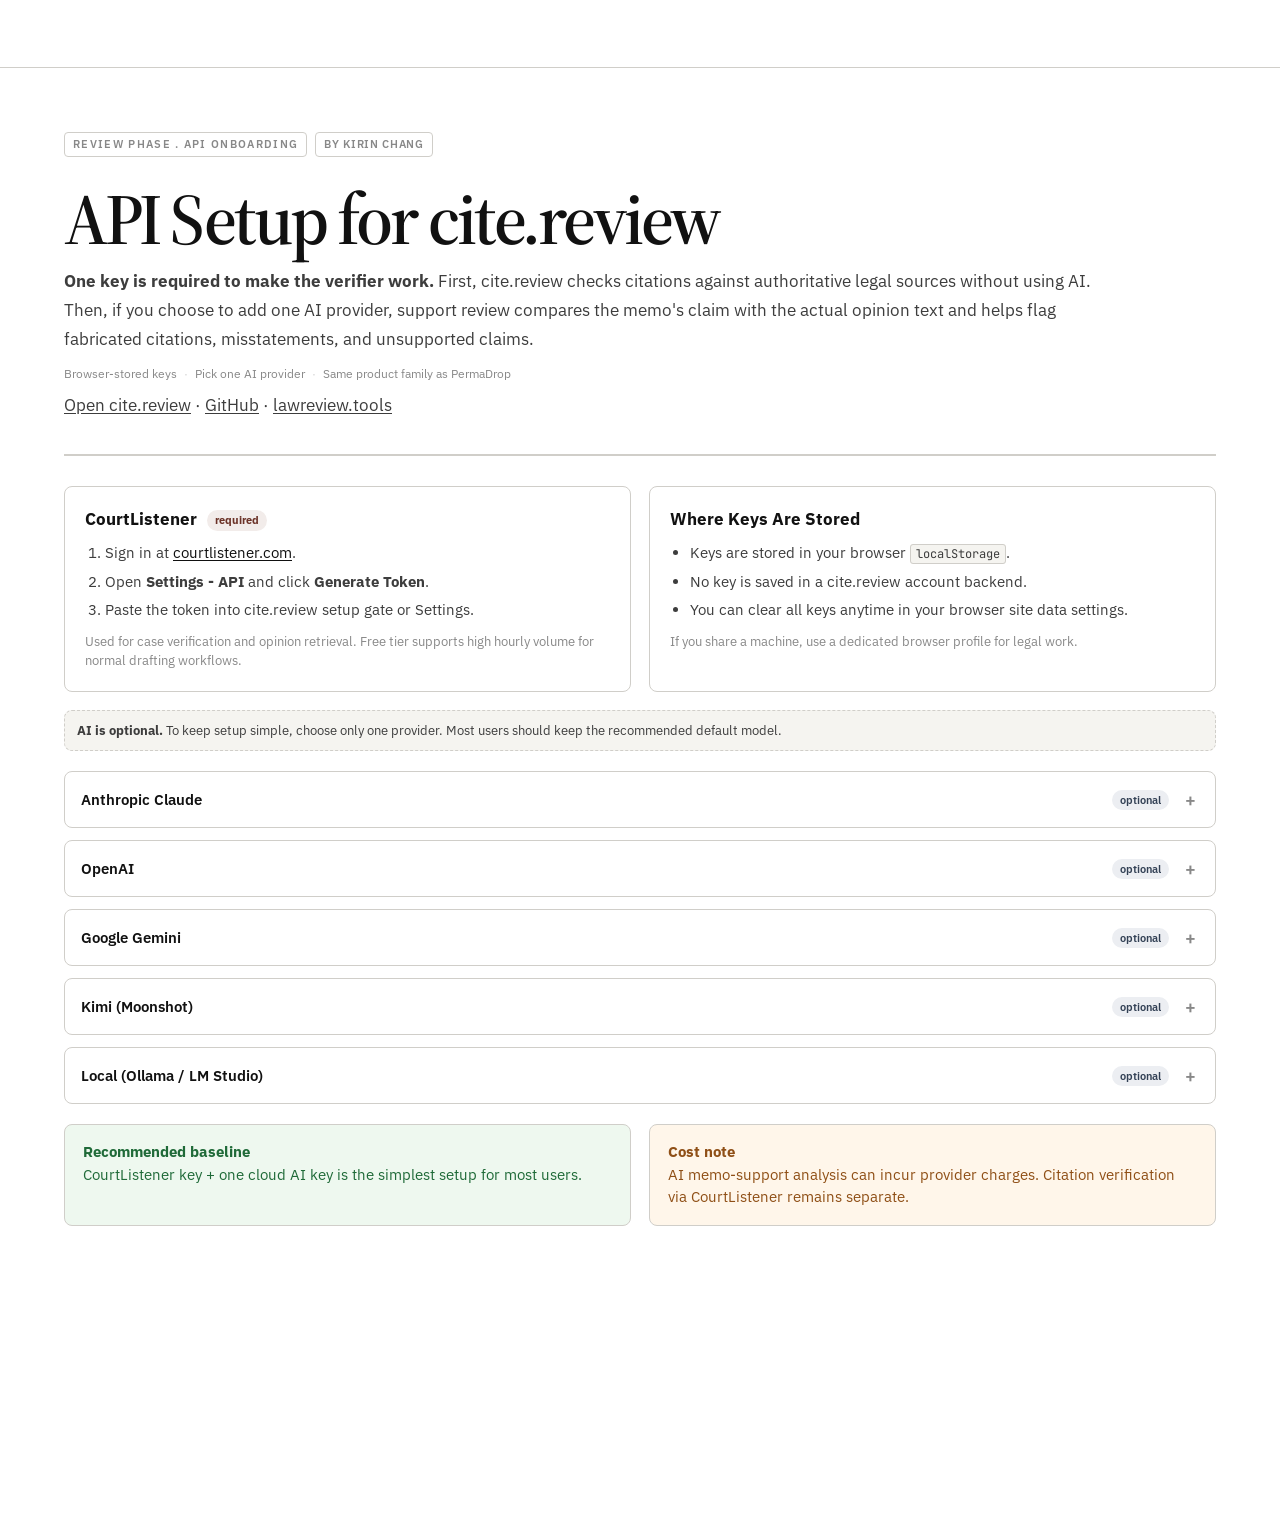
==== api-setup.html @ a2d6700d "Initial commit" ====
<!doctype html>
<html lang="en">
<head>
<meta charset="UTF-8">
<meta name="viewport" content="width=device-width, initial-scale=1.0">
<title>cite.review API Setup Guide — How to Get Your Free Keys</title>
<meta name="description" content="Step-by-step guide to set up cite.review. Get a free CourtListener API key and optionally add one AI provider. No payment required. Takes under five minutes.">
<link rel="canonical" href="https://cite.review/api-setup.html">
<!-- Favicon: § symbol, white on black -->
<link rel="icon" type="image/svg+xml" href="./favicon.svg">
<!-- Open Graph -->
<meta property="og:type" content="website">
<meta property="og:url" content="https://cite.review/api-setup.html">
<meta property="og:site_name" content="cite.review">
<meta property="og:title" content="cite.review API Setup Guide — How to Get Your Free Keys">
<meta property="og:description" content="Step-by-step guide to set up cite.review. Get a free CourtListener API key and optionally add one AI provider. No payment required.">
<meta property="og:image" content="https://cite.review/og-image.png">
<meta property="og:image:width" content="1200">
<meta property="og:image:height" content="630">
<meta property="og:image:alt" content="cite.review — Citation Verification for Lawyers">
<!-- Twitter / X Card -->
<meta name="twitter:card" content="summary_large_image">
<meta name="twitter:title" content="cite.review API Setup Guide">
<meta name="twitter:description" content="Step-by-step guide to set up cite.review. Free CourtListener key required. AI optional.">
<meta name="twitter:image" content="https://cite.review/og-image.png">
<link rel="preconnect" href="https://fonts.googleapis.com">
<link rel="preconnect" href="https://fonts.gstatic.com" crossorigin>
<link href="https://fonts.googleapis.com/css2?family=Source+Serif+4:opsz,wght@8..60,400;8..60,600&family=IBM+Plex+Sans:wght@300;400;500;600&family=JetBrains+Mono:wght@400;500&display=swap" rel="stylesheet">
<style>
  :root {
    --bg: #ffffff;
    --bg-alt: #f5f4f0;
    --bg-card: #ffffff;
    --text: #111111;
    --text-muted: #3d3d3d;
    --text-subtle: #888888;
    --border: #d0cec9;
    --surface: #ffffff;
    --surface2: #f5f4f0;
    --text2: #3d3d3d;
    --text-faint: #888888;
    --accent: #111111;
    --ok-bg: #eef8ef;
    --ok-text: #1f6a38;
    --warn-bg: #fff6ea;
    --warn-text: #8f4f16;
    --font-serif: 'Source Serif 4', Georgia, 'Times New Roman', serif;
    --font-sans: 'IBM Plex Sans', -apple-system, BlinkMacSystemFont, 'Segoe UI', sans-serif;
    --font-mono: 'JetBrains Mono', 'Fira Code', monospace;
    --radius: 8px;
  }

  [data-theme="dark"] {
    --bg: #111111;
    --bg-alt: #1a1a1a;
    --bg-card: #1e1e1e;
    --text: #eeeeee;
    --text-muted: #aaaaaa;
    --text-subtle: #777777;
    --border: #333333;
    --surface: #1e1e1e;
    --surface2: #1a1a1a;
    --text2: #aaaaaa;
    --text-faint: #777777;
    --accent: #eeeeee;
    --ok-bg: #12301f;
    --ok-text: #9ae6b4;
    --warn-bg: #2a1f14;
    --warn-text: #f7c88f;
  }

  html {
    scroll-behavior: smooth;
    -webkit-font-smoothing: antialiased;
    -moz-osx-font-smoothing: grayscale;
  }
  a { color: inherit; text-decoration: none; }
  .page-main { padding: 64px 0 120px; }

  .hero {
    position: relative;
    margin-bottom: 0;
  }
  .hero-kicker-row {
    display: flex;
    flex-wrap: wrap;
    align-items: center;
    gap: 8px;
    margin-bottom: 14px;
  }
  .hero-kicker {
    margin-bottom: 0;
  }
  .hero-kicker.byline-kicker a {
    color: inherit;
    text-decoration: none;
  }
  .hero-kicker.byline-kicker a:hover {
    text-decoration: underline;
    text-underline-offset: 2px;
  }
  .hero-header {
    display: flex;
    align-items: flex-start;
    justify-content: space-between;
    gap: 12px;
    margin-bottom: 14px;
  }
  .kicker {
    display: inline-block;
    font-size: 11px;
    font-weight: 600;
    font-family: var(--font-sans);
    letter-spacing: 0.12em;
    text-transform: uppercase;
    color: var(--text-subtle);
    border: 1px solid var(--border);
    border-radius: 4px;
    padding: 3px 8px;
    margin-bottom: 14px;
  }
  .hero-kicker.byline-kicker {
    letter-spacing: 0.06em;
    text-transform: none;
    font-weight: 600;
  }
  h1 {
    font-family: var(--font-serif);
    font-size: clamp(40px, 6vw, 72px);
    font-weight: 600;
    letter-spacing: -0.04em;
    line-height: 0.95;
    margin-bottom: 0;
  }
  .hero p { color: var(--text2); font-size: 17px; max-width: 1040px; line-height: 1.72; }
  .hero-links {
    margin-top: 8px;
    font-size: 13px;
    color: var(--text-muted);
    line-height: 1.6;
  }
  .hero-links a {
    color: var(--text-muted);
    text-decoration: underline;
    text-underline-offset: 2px;
  }
  .trust-signals {
    font-size: 12px;
    color: var(--text-subtle);
    margin-top: 10px;
    display: flex;
    align-items: center;
    flex-wrap: wrap;
  }
  .trust-signals .tsep { margin: 0 7px; opacity: 0.35; }
  .grid {
    display: grid;
    grid-template-columns: 1fr 1fr;
    gap: 18px;
    margin-bottom: 18px;
  }
  .card {
    background: var(--surface);
    border: 1px solid var(--border);
    border-radius: 8px;
    padding: 20px;
  }
  .card h2 {
    font-size: 17px;
    margin-bottom: 10px;
  }
  .tag {
    display: inline-block;
    border-radius: 100px;
    padding: 2px 8px;
    font-size: 11px;
    margin-left: 6px;
    vertical-align: middle;
  }
  .required { background: #f2ecea; color: #6b3227; }
  .optional { background: #eceef2; color: #334155; }

  ol, ul { padding-left: 20px; }
  li { margin-bottom: 6px; color: var(--text-muted); }
  .card a, .provider a { color: var(--text); text-decoration: underline; text-underline-offset: 2px; }
  code {
    font-family: var(--font-mono);
    font-size: 12px;
    background: var(--bg-alt);
    border: 1px solid var(--border);
    border-radius: 3px;
    padding: 1px 5px;
  }

  .provider-list {
    display: grid;
    gap: 12px;
    margin-bottom: 20px;
  }
  .provider {
    background: var(--surface);
    border: 1px solid var(--border);
    border-radius: 8px;
    padding: 18px 20px;
  }
  .provider h3 { font-size: 16px; margin-bottom: 8px; }
  .provider-select-note {
    border: 1px dashed var(--border);
    border-radius: 8px;
    padding: 10px 12px;
    font-size: 13px;
    color: var(--text2);
    background: var(--surface2);
    margin-bottom: 8px;
  }
  .provider-accordion {
    border: 1px solid var(--border);
    border-radius: 8px;
    background: var(--surface);
    overflow: hidden;
  }
  .provider-accordion summary {
    list-style: none;
    cursor: pointer;
    display: grid;
    grid-template-columns: minmax(0, 1fr) auto auto;
    align-items: center;
    gap: 12px;
    padding: 14px 16px;
    font-size: 15px;
    font-weight: 600;
  }
  .provider-accordion summary::-webkit-details-marker { display: none; }
  .provider-accordion summary .tag {
    margin-left: 0;
  }
  .provider-accordion summary::after {
    content: '+';
    font-size: 18px;
    color: var(--text-subtle);
    width: 18px;
    text-align: center;
  }
  .provider-accordion[open] summary::after { content: '−'; }
  .provider-accordion .provider {
    border: none;
    border-top: 1px solid var(--border);
    border-radius: 0;
    margin: 0;
    padding-top: 14px;
  }
  .hint {
    font-size: 13px;
    color: var(--text-subtle);
    margin-top: 10px;
  }

  .notes {
    display: grid;
    grid-template-columns: 1fr 1fr;
    gap: 18px;
  }
  .note {
    border-radius: 8px;
    padding: 16px 18px;
    border: 1px solid var(--border);
  }
  .note.ok {
    background: var(--ok-bg);
    color: var(--ok-text);
  }
  .note.warn {
    background: var(--warn-bg);
    color: var(--warn-text);
  }

  @media (max-width: 640px) {
    .card, .provider, .note { padding: 16px; }
  }

  @media (max-width: 780px) {
    .grid, .notes { grid-template-columns: 1fr; }
  }
  @media (max-width: 600px) {
    .page-main { padding: 44px 0 84px; }
    .hero p { font-size: 15px; }
    .hero-kicker-row { gap: 6px; }
  }
</style>
<link rel="stylesheet" href="./shared-shell.css">
</head>
<body>
<nav id="lrt-nav" aria-label="lawreview.tools"></nav>

<main class="page-main">
  <div class="container">
  <section class="hero">
    <div class="hero-kicker-row">
      <span class="kicker hero-kicker">Review Phase . API Onboarding</span>
      <span class="kicker hero-kicker byline-kicker"><a href="https://kirinchang.com/" target="_blank" rel="noopener">BY KIRIN CHANG</a></span>
    </div>
    <div class="hero-header">
      <h1>API Setup for cite.review</h1>
    </div>
    <p><strong>One key is required to make the verifier work.</strong> First, cite.review checks citations against authoritative legal sources without using AI. Then, if you choose to add one AI provider, support review compares the memo's claim with the actual opinion text and helps flag fabricated citations, misstatements, and unsupported claims.</p>
    <div class="trust-signals">
      <span>Browser-stored keys</span><span class="tsep">·</span>
      <span>Pick one AI provider</span><span class="tsep">·</span>
      <span>Same product family as PermaDrop</span>
    </div>
    <p class="hero-links"><a href="./index.html">Open cite.review</a> · <a href="https://github.com/kirinccchang/citereview" target="_blank" rel="noopener">GitHub</a> · <a href="https://lawreview.tools/" target="_blank" rel="noopener">lawreview.tools</a></p>
  </section>

  <div class="section-divider"></div>

  <section class="grid">
    <article class="card">
      <h2>CourtListener <span class="tag required">required</span></h2>
      <ol>
        <li>Sign in at <a href="https://www.courtlistener.com/sign-in/" target="_blank" rel="noopener">courtlistener.com</a>.</li>
        <li>Open <strong>Settings - API</strong> and click <strong>Generate Token</strong>.</li>
        <li>Paste the token into cite.review setup gate or Settings.</li>
      </ol>
      <p class="hint">Used for case verification and opinion retrieval. Free tier supports high hourly volume for normal drafting workflows.</p>
    </article>

    <article class="card">
      <h2>Where Keys Are Stored</h2>
      <ul>
        <li>Keys are stored in your browser <code>localStorage</code>.</li>
        <li>No key is saved in a cite.review account backend.</li>
        <li>You can clear all keys anytime in your browser site data settings.</li>
      </ul>
      <p class="hint">If you share a machine, use a dedicated browser profile for legal work.</p>
    </article>
  </section>

  <section class="provider-list">
    <div class="provider-select-note"><strong>AI is optional.</strong> To keep setup simple, choose only one provider. Most users should keep the recommended default model.</div>

    <details class="provider-accordion">
      <summary><span>Anthropic Claude</span><span class="tag optional">optional</span></summary>
      <article class="provider">
        <ol>
          <li>Go to <a href="https://platform.claude.com/settings/keys" target="_blank" rel="noopener">platform.claude.com/settings/keys</a>.</li>
          <li>Create a new API key.</li>
          <li>Copy the key and paste it in Settings - AI Provider.</li>
          <li>Recommended default: <code>claude-haiku-4-5-20251001</code>.</li>
        </ol>
        <p class="hint">Recommended for most users: fast, strong, and simple.</p>
      </article>
    </details>

    <details class="provider-accordion">
      <summary><span>OpenAI</span><span class="tag optional">optional</span></summary>
      <article class="provider">
        <ol>
          <li>Go to <a href="https://platform.openai.com/api-keys" target="_blank" rel="noopener">platform.openai.com/api-keys</a>.</li>
          <li>Click <strong>Create new secret key</strong>.</li>
          <li>Copy the key and paste it in Settings - AI Provider.</li>
          <li>Recommended default: <code>gpt-4.1-mini</code>.</li>
        </ol>
        <p class="hint">Simple choice for most users. Switch to a stronger model only if you want to trade speed and cost for more headroom.</p>
      </article>
    </details>

    <details class="provider-accordion">
      <summary><span>Google Gemini</span><span class="tag optional">optional</span></summary>
      <article class="provider">
        <ol>
          <li>Go to <a href="https://aistudio.google.com/app/apikey" target="_blank" rel="noopener">aistudio.google.com/app/apikey</a>.</li>
          <li>Click <strong>Get API key</strong> and create a key.</li>
          <li>Copy the key and paste it in Settings - AI Provider.</li>
          <li>Recommended default: <code>gemini-2.5-flash</code>.</li>
        </ol>
        <p class="hint">Gemini 2.0 Flash is deprecated. For this tool, keep 2.5 Flash unless you specifically want the stronger 2.5 Pro model.</p>
      </article>
    </details>

    <details class="provider-accordion">
      <summary><span>Kimi (Moonshot)</span><span class="tag optional">optional</span></summary>
      <article class="provider">
        <ol>
          <li>Go to <a href="https://platform.kimi.com/console/api-keys" target="_blank" rel="noopener">platform.kimi.com/console/api-keys</a>.</li>
          <li>Create an API key.</li>
          <li>Copy the key and paste it in Settings - AI Provider.</li>
          <li>Recommended default: <code>kimi-k2.6</code>.</li>
        </ol>
        <p class="hint">Kimi's current platform highlights the K2 family. Keep K2.6 unless you specifically prefer K2.5.</p>
      </article>
    </details>

    <details class="provider-accordion">
      <summary><span>Local (Ollama / LM Studio)</span><span class="tag optional">optional</span></summary>
      <article class="provider">
        <div style="background:#fff3cd;border:1px solid #f0ad4e;border-radius:6px;padding:10px 14px;font-size:13px;line-height:1.55;color:#7a4f00;margin-bottom:16px">
          <strong>⚠️ Model quality matters enormously for legal work.</strong><br>
          Small models that fit on a standard MacBook Air (≤16 GB RAM, 3B–7B parameters) perform <em>very poorly</em> at legal citation analysis — expect frequent hallucinations and missed errors. For reliable results you need ≥32B parameters, which require high-end workstation hardware. If you don't have that hardware, use a cloud provider instead.
        </div>
        <p style="font-size:13.5px;font-weight:600;margin-bottom:10px">Option A — LM Studio <span style="font-weight:400;color:var(--text-subtle)">(recommended for Mac)</span></p>
        <ol>
          <li>Download <a href="https://lmstudio.ai" target="_blank" rel="noopener">LM Studio</a> and open it.</li>
          <li>Click the search icon and download your model:<br>
            <span style="font-size:12px;color:var(--text-subtle)">
              • <strong>8 GB RAM:</strong> <code>qwen2.5-3b-instruct-mlx</code> or <code>llama-3.2-3b-instruct-mlx</code> (~2 GB)<br>
              • <strong>16 GB RAM:</strong> <code>gemma-4-e4b-it-mlx</code> or <code>qwen3-14b-mlx</code><br>
              Download the MLX version (Apple Silicon only — 2–3× faster than Ollama)
            </span>
          </li>
          <li>In the left sidebar, click <strong>Developer</strong> → toggle <strong>Enable local server</strong> on.</li>
          <li>Note the server address (usually <code>http://127.0.0.1:1234/v1</code>).</li>
          <li>In cite.review Settings: set <strong>Base URL</strong> to <code>http://127.0.0.1:1234/v1</code>, leave API Key blank.</li>
          <li>Set <strong>Model name</strong> to the exact identifier shown in LM Studio's server tab (e.g. <code>qwen2.5-3b-instruct-mlx</code>).</li>
        </ol>
        <p style="font-size:13.5px;font-weight:600;margin:14px 0 10px">Option B — Ollama <span style="font-weight:400;color:var(--text-subtle)">(Windows / Linux / Mac)</span></p>
        <ol>
          <li>Download <a href="https://ollama.com" target="_blank" rel="noopener">Ollama</a> and install it.</li>
          <li>Open Terminal and pull your model:<br>
            <span style="font-size:12px;color:var(--text-subtle)">
              • <strong>8 GB RAM:</strong> <code>ollama pull gemma4:e4b</code><br>
              • <strong>16 GB RAM:</strong> <code>ollama pull qwen3:14b</code>
            </span>
          </li>
          <li>Ollama starts automatically — no API key needed.</li>
          <li>In cite.review Settings: set <strong>Base URL</strong> to <code>http://localhost:11434/v1</code>, leave API Key blank.</li>
          <li>Set <strong>Model name</strong> to the name you pulled (e.g. <code>qwen3:14b</code>).</li>
        </ol>
        <p class="hint">Even with a large model, local inference is slower than cloud providers and results may vary. For production legal work, a cloud provider is more reliable.</p>
      </article>
    </details>
  </section>

  <section class="notes">
    <div class="note ok">
      <strong>Recommended baseline</strong><br>
      CourtListener key + one cloud AI key is the simplest setup for most users.
    </div>
    <div class="note warn">
      <strong>Cost note</strong><br>
      AI memo-support analysis can incur provider charges. Citation verification via CourtListener remains separate.
    </div>
  </section>
  </div>
</main>

<section id="lrt-author" class="author-section" aria-label="Built by Kirin Chang"></section>

<footer id="lrt-footer" class="footer"></footer>

<div class="toast" id="toast"></div>

<script type="module">
import { createAuthBar, mountSharedAuthor, mountSharedFooter, mountSharedNav } from './shared-nav.js';
import Alpine from 'https://esm.sh/alpinejs@3.14.1';

function getAISettings() {
  try { return JSON.parse(localStorage.getItem('citereview_ai') || '{}'); }
  catch { return {}; }
}

function saveAISettings(settings) {
  localStorage.setItem('citereview_ai', JSON.stringify(settings));
}

function showToast(message) {
  const toast = document.getElementById('toast');
  if (!toast) return;
  toast.textContent = message;
  toast.classList.add('show');
  setTimeout(() => toast.classList.remove('show'), 3200);
}

window.authBar = createAuthBar({ getAISettings, saveAISettings, showToast });
mountSharedNav({ currentPage: 'api' });
mountSharedAuthor();
mountSharedFooter();
window.Alpine = Alpine;
Alpine.start();

const nav = document.getElementById('lrt-nav');
function syncNav() {
  if (!nav) return;
  nav.classList.toggle('lrt-scrolled', window.scrollY > 6);
}
window.addEventListener('scroll', syncNav, { passive: true });
syncNav();
</script>
</body>
</html>
---- shared-shell.css ----
* { box-sizing: border-box; margin: 0; padding: 0; }

body {
  font-family: var(--font-sans);
  background: var(--bg);
  color: var(--text);
  min-height: 100vh;
  font-size: 15px;
  line-height: 1.5;
  transition: background 0.2s, color 0.2s;
}

.container {
  max-width: min(1320px, calc(100vw - 64px));
  margin: 0 auto;
  padding: 0 32px;
}

.section-divider {
  width: 100%;
  height: 2px;
  background: var(--border);
  margin: 34px 0 30px;
}

#lrt-nav {
  position: sticky;
  top: 0;
  z-index: 9999;
  height: 68px;
  background: var(--surface);
  border-bottom: 1px solid var(--border);
  font-family: var(--font-sans);
}
#lrt-nav-inner {
  max-width: min(1440px, calc(100vw - 64px));
  margin: 0 auto;
  padding: 0 32px;
  height: 100%;
  display: flex;
  align-items: center;
  justify-content: space-between;
  gap: 16px;
}
#lrt-logo {
  display: inline-flex;
  align-items: center;
  font-family: var(--font-serif);
  font-size: 20px;
  font-weight: 400;
  letter-spacing: -0.01em;
  color: var(--text);
  text-decoration: none;
  transition: opacity 0.15s;
}
#lrt-logo:hover { opacity: 0.7; }
#lrt-logo .dot { color: var(--accent); }
#lrt-nav-right {
  display: flex;
  align-items: center;
  gap: 6px;
}
#lrt-mobile-menu {
  display: none;
  position: relative;
}
#lrt-mobile-menu > summary {
  list-style: none;
}
#lrt-mobile-menu > summary::-webkit-details-marker {
  display: none;
}
.nav-menu-toggle {
  all: unset;
  box-sizing: border-box;
  display: inline-flex;
  align-items: center;
  justify-content: center;
  width: 34px;
  height: 34px;
  border-radius: 4px;
  color: var(--text-muted);
  cursor: pointer;
  font-size: 18px;
  line-height: 1;
  transition: background 0.15s, color 0.15s;
}
.nav-menu-toggle:hover {
  background: var(--surface2);
  color: var(--text);
}
.nav-mobile-panel {
  position: absolute;
  top: calc(100% + 8px);
  right: 0;
  min-width: 180px;
  padding: 6px;
  border-radius: 8px;
  border: 1px solid var(--border);
  background: var(--surface);
  box-shadow: 0 10px 26px rgba(0,0,0,0.14);
  display: flex;
  flex-direction: column;
  gap: 2px;
  z-index: 150;
}
.nav-mobile-panel .lrt-nav-link {
  display: block;
  width: 100%;
}
.nav-mobile-actions {
  display: grid;
  grid-template-columns: 1fr 1fr;
  gap: 6px;
  margin-top: 6px;
  padding-top: 8px;
  border-top: 1px solid var(--border);
}
.nav-mobile-action-btn {
  appearance: none;
  -webkit-appearance: none;
  width: 100%;
  border: 1px solid var(--border);
  border-radius: 6px;
  background: var(--surface);
  color: var(--text);
  font-family: var(--font-sans);
  font-size: 13px;
  font-weight: 500;
  line-height: 1;
  padding: 9px 8px;
  cursor: pointer;
}
.nav-mobile-action-btn:hover {
  background: var(--surface2);
}
#lrt-nav-links {
  display: flex;
  align-items: center;
  gap: 6px;
}
.nav-auth {
  display: flex;
  align-items: center;
  gap: 8px;
}
.lrt-nav-link {
  font-size: 15px;
  font-weight: 500;
  color: var(--text-muted);
  text-decoration: none;
  padding: 5px 10px;
  border-radius: 4px;
  transition: background 0.15s, color 0.15s;
  white-space: nowrap;
}
.lrt-nav-link:hover { background: var(--surface2); color: var(--text); }
.lrt-current { background: var(--surface2); color: var(--text); font-weight: 600; }
.lrt-gh-link {
  display: flex;
  align-items: center;
  padding: 5px 6px;
  flex-shrink: 0;
}
.lrt-gh-link svg { width: 18px; height: 18px; display: block; }

.btn {
  display: inline-flex;
  align-items: center;
  gap: 6px;
  padding: 9px 18px;
  border-radius: var(--radius, 8px);
  font-size: 14px;
  font-weight: 500;
  cursor: pointer;
  border: none;
  transition: background 0.15s;
  font-family: inherit;
}
.btn-primary { background: var(--text); color: var(--surface); }
.btn-primary:hover:not(:disabled) { opacity: 0.85; }
.btn-primary:disabled { background: var(--text-faint, #888); cursor: not-allowed; }
.btn-ghost {
  background: transparent;
  color: var(--text);
  border: 1px solid var(--border);
}
.btn-ghost:hover:not(:disabled) { background: var(--surface2); }
.btn-ghost:disabled { opacity: 0.45; cursor: not-allowed; }
.btn-sm {
  padding: 5px 12px;
  font-size: 13px;
  border-radius: 6px;
  font-weight: 500;
  cursor: pointer;
  border: 1px solid var(--border);
  background: var(--surface);
  font-family: inherit;
  color: var(--text);
  transition: background 0.15s;
  display: inline-flex;
  align-items: center;
  gap: 5px;
}
.btn-sm:hover:not(:disabled) { background: var(--surface2); }
.btn-sm:disabled { opacity: 0.45; cursor: not-allowed; }
.dark-toggle {
  all: unset;
  box-sizing: border-box;
  display: flex;
  align-items: center;
  justify-content: center;
  width: 34px;
  height: 34px;
  border-radius: 4px;
  color: var(--text-muted);
  cursor: pointer;
  transition: background 0.15s, color 0.15s;
}
.dark-toggle:hover { background: var(--surface2); color: var(--text); }
.dark-toggle svg { width: 18px; height: 18px; display: block; }
.dark-toggle .icon-sun { display: none; }
.dark-toggle .icon-moon { display: block; }
body.dark .dark-toggle .icon-sun { display: block; }
body.dark .dark-toggle .icon-moon { display: none; }

.modal-overlay {
  position: fixed;
  inset: 0;
  background: rgba(0,0,0,0.45);
  z-index: 200;
  display: flex;
  align-items: center;
  justify-content: center;
}
.modal {
  background: var(--surface);
  border-radius: 12px;
  padding: 28px 30px;
  width: 380px;
  max-width: 92vw;
  box-shadow: 0 20px 60px rgba(0,0,0,0.15);
}
.modal h3 { font-size: 17px; font-weight: 600; margin-bottom: 5px; }
.modal-subtitle { font-size: 13px; color: var(--text2); margin-bottom: 20px; }
.modal-actions { display: flex; gap: 8px; justify-content: flex-end; }

.settings-modal {
  width: min(560px, 96vw);
  max-height: 82vh;
  overflow-y: auto;
  padding: 22px 22px 18px;
}
.settings-modal a { color: var(--accent); text-decoration: none; }
.settings-modal a:hover { text-decoration: underline; }
.settings-section { margin-bottom: 22px; padding-bottom: 18px; border-bottom: 1px solid var(--border); }
.settings-section:last-child { margin-bottom: 0; padding-bottom: 0; border-bottom: none; }
.settings-section h4 { font-size: 13px; font-weight: 700; letter-spacing: 0.01em; margin-bottom: 12px; }
.provider-grid { display: flex; gap: 8px; margin-bottom: 14px; flex-wrap: wrap; }
.provider-btn {
  appearance: none;
  -webkit-appearance: none;
  padding: 6px 12px;
  border-radius: 999px;
  font-size: 12px;
  font-weight: 500;
  cursor: pointer;
  border: 1px solid var(--border);
  background: var(--surface);
  font-family: inherit;
  color: var(--text2);
  transition: all 0.12s;
}
.provider-btn:hover { background: var(--surface2); color: var(--text); }
.provider-btn.active { background: #dbeafe; color: #1e40af; border-color: #93c5fd; box-shadow: inset 0 0 0 1px rgba(30,64,175,0.08); }
.settings-key-input {
  appearance: none;
  -webkit-appearance: none;
  width: 100%;
  padding: 9px 11px;
  border: 1px solid var(--border);
  border-radius: 8px;
  font-size: 13px;
  font-family: var(--font-mono);
  background: var(--surface);
  color: var(--text);
}
.settings-key-input:focus { outline: 2px solid var(--accent); outline-offset: 0; border-color: transparent; }
.settings-label { display: block; font-size: 12px; color: var(--text2); margin-bottom: 4px; }
.settings-hint { font-size: 12px; color: var(--text2); margin-top: 8px; line-height: 1.6; }
.settings-hint a { color: var(--accent); text-decoration: underline; text-underline-offset: 2px; }
.settings-key-check-row {
  margin-top: 14px;
  display: flex;
  align-items: center;
  gap: 10px;
  flex-wrap: wrap;
}
.settings-check-btn {
  font-size: 12px;
  padding: 6px 10px;
}
.settings-cl-status {
  display: inline-flex;
  align-items: center;
  gap: 6px;
  font-size: 12px;
  color: var(--text2);
  border: 1px solid var(--border);
  border-radius: 999px;
  padding: 5px 10px;
  background: var(--surface);
}
.settings-cl-status-dot {
  width: 8px;
  height: 8px;
  border-radius: 50%;
  background: #9ca3af;
}
.settings-cl-status.valid {
  color: #166534;
  border-color: #86efac;
  background: #f0fdf4;
}
.settings-cl-status.valid .settings-cl-status-dot {
  background: #16a34a;
}
.settings-cl-status.invalid {
  color: #991b1b;
  border-color: #fecaca;
  background: #fef2f2;
}
.settings-cl-status.invalid .settings-cl-status-dot {
  background: #dc2626;
}
.help-toggle {
  display: inline-flex;
  align-items: center;
  gap: 4px;
  font-size: 11px;
  color: var(--text2);
  background: none;
  border: none;
  cursor: pointer;
  padding: 0;
  margin-top: 6px;
  opacity: 0.8;
}
.help-toggle:hover { color: var(--accent); opacity: 1; }
.help-toggle .chevron { display: inline-block; transition: transform 0.15s; font-style: normal; }
.help-toggle.open .chevron { transform: rotate(90deg); }
.help-panel {
  margin-top: 7px;
  padding: 10px 12px;
  background: var(--surface2);
  border-radius: 6px;
  font-size: 12px;
  line-height: 1.7;
  color: var(--text2);
  border: 1px solid var(--border);
}
.help-panel ol { margin: 4px 0 0; padding-left: 18px; }
.help-panel li { margin-bottom: 3px; }
.help-panel a { color: var(--accent); text-decoration: none; }
.help-panel a:hover { text-decoration: underline; }
.help-panel code { background: var(--surface); padding: 1px 5px; border-radius: 3px; font-size: 11px; font-family: var(--font-mono); color: var(--text); }
body.dark .settings-cl-status {
  background: #111113;
  border-color: #3f3f46;
  color: #c8c8d2;
}
body.dark .settings-cl-status.valid {
  background: #052e16;
  border-color: #166534;
  color: #86efac;
}
body.dark .settings-cl-status.invalid {
  background: #2d0a0a;
  border-color: #7f1d1d;
  color: #fca5a5;
}

.author-section { padding: 0 0 92px; }
.author-inner {
  display: flex;
  gap: 32px;
  align-items: flex-start;
  max-width: 700px;
}
.author-avatar {
  width: 80px;
  height: 80px;
  border-radius: 50%;
  object-fit: cover;
  flex-shrink: 0;
}
.author-avatar-fallback {
  width: 80px;
  height: 80px;
  border-radius: 50%;
  background: var(--accent);
  color: var(--bg);
  font-family: var(--font-serif);
  font-size: 24px;
  align-items: center;
  justify-content: center;
  flex-shrink: 0;
}
.author-name {
  font-family: var(--font-serif);
  font-size: 22px;
  font-weight: 400;
  color: var(--text);
  margin-bottom: 8px;
  letter-spacing: -0.01em;
}
.author-roles {
  font-size: 14px;
  color: var(--text2);
  line-height: 1.7;
  margin-bottom: 12px;
}
.author-pubs {
  font-size: 14px;
  color: var(--text-faint, var(--text-subtle));
  line-height: 1.65;
  margin-bottom: 16px;
}
.author-pubs em { font-style: italic; }
.author-links {
  display: flex;
  align-items: center;
  gap: 8px;
  flex-wrap: wrap;
}
.author-link {
  font-size: 14px;
  color: var(--text);
  text-decoration: none;
  transition: opacity 0.15s ease;
}
.author-link:hover { opacity: 0.75; }
.author-link-sep {
  color: var(--text-faint, var(--text-subtle));
  font-size: 14px;
}

.footer {
  max-width: min(1320px, calc(100vw - 64px));
  margin: 0 auto;
  padding: 28px 0 48px;
}
.footer-grid {
  display: grid;
  grid-template-columns: 2fr 1fr 1fr;
  gap: 2rem;
  margin-bottom: 48px;
}
.footer-logo {
  display: inline-flex;
  align-items: center;
  gap: 6px;
  font-family: var(--font-serif);
  font-size: 18px;
  color: var(--text);
  text-decoration: none;
  margin-bottom: 10px;
  transition: opacity 0.15s;
}
.footer-logo:hover { opacity: 0.7; }
.footer-tagline {
  font-size: 13px;
  color: var(--text-faint, var(--text-subtle));
  line-height: 1.6;
}
.footer-col {
  display: flex;
  flex-direction: column;
  gap: 10px;
}
.footer-col-title {
  font-size: 11px;
  letter-spacing: 0.1em;
  text-transform: uppercase;
  color: var(--text-faint, var(--text-subtle));
  margin-bottom: 4px;
}
.footer-link {
  color: var(--text-muted);
  text-decoration: none;
  font-size: 14px;
  transition: color 0.15s ease;
}
.footer-link:hover { color: var(--text); }
.footer-bottom {
  border-top: 1px solid var(--border);
  padding-top: 24px;
  font-size: 13px;
  color: var(--text-faint, var(--text-subtle));
}
.footer-bottom a { color: var(--text-muted); transition: color 0.15s; }
.footer-bottom a:hover { color: var(--text); }

.toast {
  position: fixed;
  bottom: 24px;
  left: 50%;
  transform: translateX(-50%);
  background: color-mix(in srgb, var(--surface) 88%, var(--surface2) 12%);
  color: var(--text);
  border: 1px solid var(--border);
  box-shadow: 0 10px 26px rgba(0,0,0,0.16);
  padding: 10px 20px;
  border-radius: 8px;
  font-size: 13px;
  z-index: 300;
  pointer-events: none;
  opacity: 0;
  transition: opacity 0.2s;
  max-width: min(480px, 90vw);
  white-space: normal;
  text-align: center;
  line-height: 1.4;
}
.toast.show { opacity: 1; }

@media (max-width: 768px) {
  .footer-grid { grid-template-columns: 1fr 1fr; }
  .footer-brand { grid-column: 1 / -1; }
}

@media (max-width: 1100px) {
  #lrt-nav-links,
  .lrt-gh-link {
    display: none;
  }
  .nav-auth {
    display: flex;
    width: 0;
    min-width: 0;
    overflow: visible;
    gap: 0;
  }
  .nav-auth > .dark-toggle,
  .nav-auth > .btn-sm {
    display: none;
  }
  #lrt-mobile-menu {
    display: block;
  }
}

@media (max-width: 600px) {
  #lrt-nav-right {
    gap: 8px;
  }
  .container,
  .footer {
    padding-left: 20px;
    padding-right: 20px;
  }
  .author-inner { flex-direction: column; }
}

@media (max-width: 480px) {
  .footer-grid { grid-template-columns: 1fr; }
}
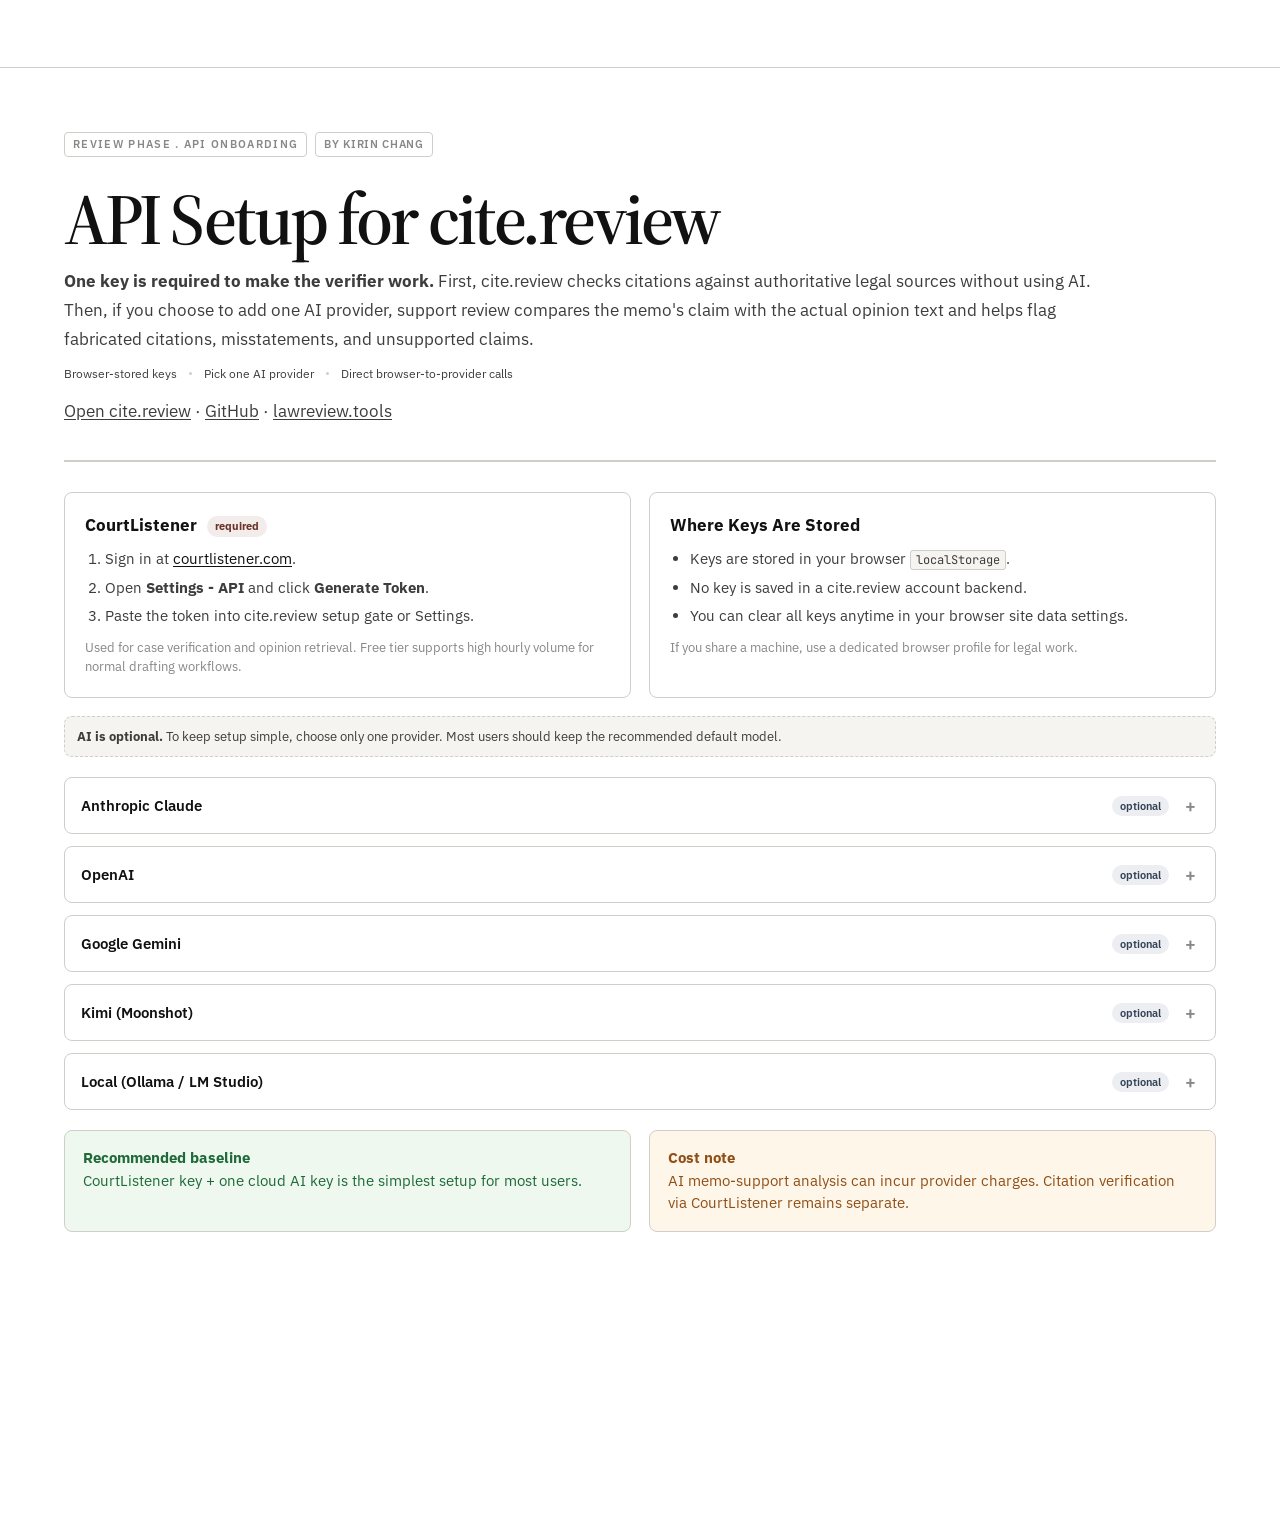
==== commit ae5f9b0a: "Unify API/FAQ trust signals and replace PermaDrop family phrasing" ====
--- a/api-setup.html
+++ b/api-setup.html
@@ -145,14 +145,29 @@
     text-underline-offset: 2px;
   }
   .trust-signals {
+    margin-top: 10px;
+    padding: 0;
+    list-style: none;
+    display: flex;
+    align-items: center;
+    column-gap: 12px;
+    row-gap: 4px;
+    flex-wrap: wrap;
     font-size: 12px;
     color: var(--text-subtle);
-    margin-top: 10px;
-    display: flex;
+  }
+  .trust-signals li {
+    display: inline-flex;
     align-items: center;
-    flex-wrap: wrap;
-  }
-  .trust-signals .tsep { margin: 0 7px; opacity: 0.35; }
+  }
+  .trust-signals li + li::before {
+    content: '';
+    width: 3px;
+    height: 3px;
+    border-radius: 999px;
+    background: var(--border);
+    margin-right: 12px;
+  }
   .grid {
     display: grid;
     grid-template-columns: 1fr 1fr;
@@ -285,6 +300,8 @@
     .page-main { padding: 44px 0 84px; }
     .hero p { font-size: 15px; }
     .hero-kicker-row { gap: 6px; }
+    .trust-signals { font-size: 11px; column-gap: 10px; }
+    .trust-signals li + li::before { margin-right: 10px; }
   }
 </style>
 <link rel="stylesheet" href="./shared-shell.css">
@@ -303,11 +320,11 @@
       <h1>API Setup for cite.review</h1>
     </div>
     <p><strong>One key is required to make the verifier work.</strong> First, cite.review checks citations against authoritative legal sources without using AI. Then, if you choose to add one AI provider, support review compares the memo's claim with the actual opinion text and helps flag fabricated citations, misstatements, and unsupported claims.</p>
-    <div class="trust-signals">
-      <span>Browser-stored keys</span><span class="tsep">·</span>
-      <span>Pick one AI provider</span><span class="tsep">·</span>
-      <span>Same product family as PermaDrop</span>
-    </div>
+    <ul class="trust-signals" aria-label="Setup principles">
+      <li>Browser-stored keys</li>
+      <li>Pick one AI provider</li>
+      <li>Direct browser-to-provider calls</li>
+    </ul>
     <p class="hero-links"><a href="./index.html">Open cite.review</a> · <a href="https://github.com/kirinccchang/citereview" target="_blank" rel="noopener">GitHub</a> · <a href="https://lawreview.tools/" target="_blank" rel="noopener">lawreview.tools</a></p>
   </section>
 
--- a/shared-shell.css
+++ b/shared-shell.css
@@ -10,8 +10,12 @@
   transition: background 0.2s, color 0.2s;
 }
 
+:root {
+  --shell-max-width: min(1320px, calc(100vw - 64px));
+}
+
 .container {
-  max-width: min(1320px, calc(100vw - 64px));
+  max-width: var(--shell-max-width);
   margin: 0 auto;
   padding: 0 32px;
 }
@@ -33,7 +37,7 @@
   font-family: var(--font-sans);
 }
 #lrt-nav-inner {
-  max-width: min(1440px, calc(100vw - 64px));
+  max-width: var(--shell-max-width);
   margin: 0 auto;
   padding: 0 32px;
   height: 100%;
@@ -554,8 +558,14 @@
   #lrt-nav-right {
     gap: 8px;
   }
+  #lrt-nav-inner,
   .container,
   .footer {
+    max-width: calc(100vw - 20px);
+    padding-left: 10px;
+    padding-right: 10px;
+  }
+  .author-section .container {
     padding-left: 20px;
     padding-right: 20px;
   }
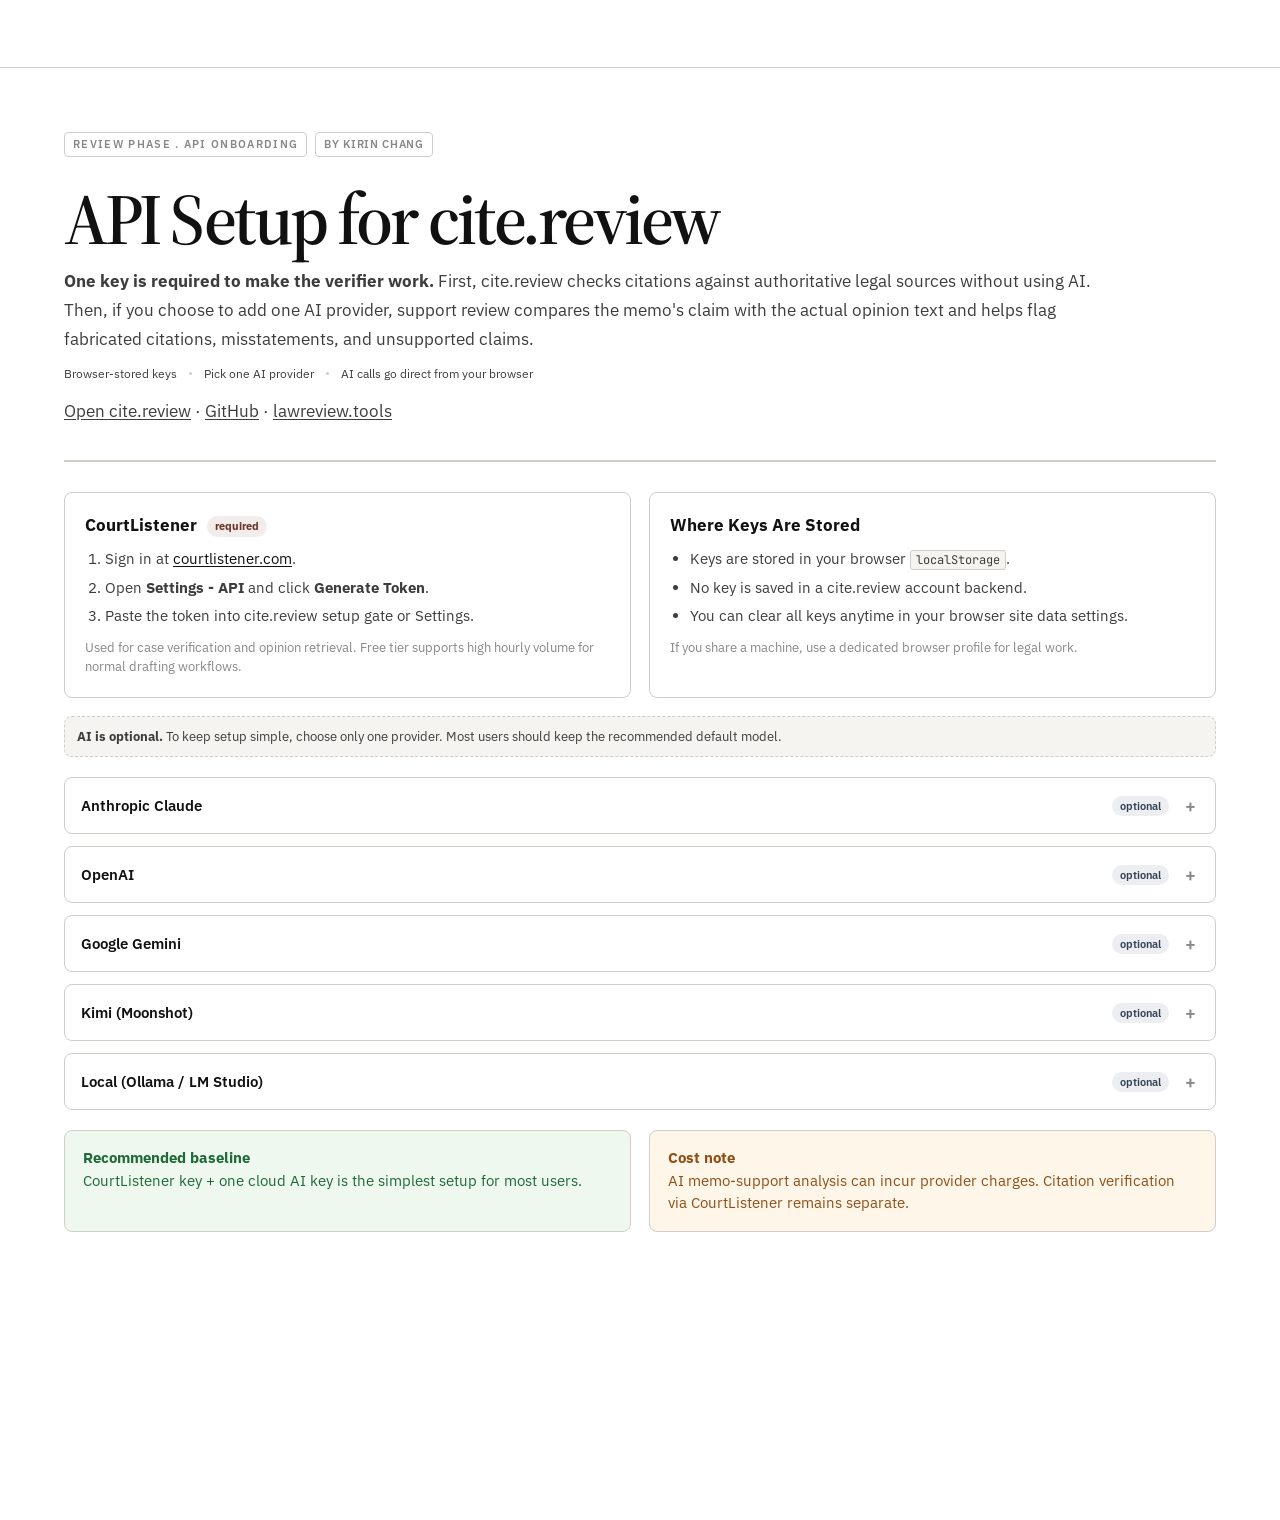
==== commit 5d7092c9: "API setup: use plain-language AI call flow phrasing" ====
--- a/api-setup.html
+++ b/api-setup.html
@@ -323,7 +323,7 @@
     <ul class="trust-signals" aria-label="Setup principles">
       <li>Browser-stored keys</li>
       <li>Pick one AI provider</li>
-      <li>Direct browser-to-provider calls</li>
+      <li>AI calls go direct from your browser</li>
     </ul>
     <p class="hero-links"><a href="./index.html">Open cite.review</a> · <a href="https://github.com/kirinccchang/citereview" target="_blank" rel="noopener">GitHub</a> · <a href="https://lawreview.tools/" target="_blank" rel="noopener">lawreview.tools</a></p>
   </section>
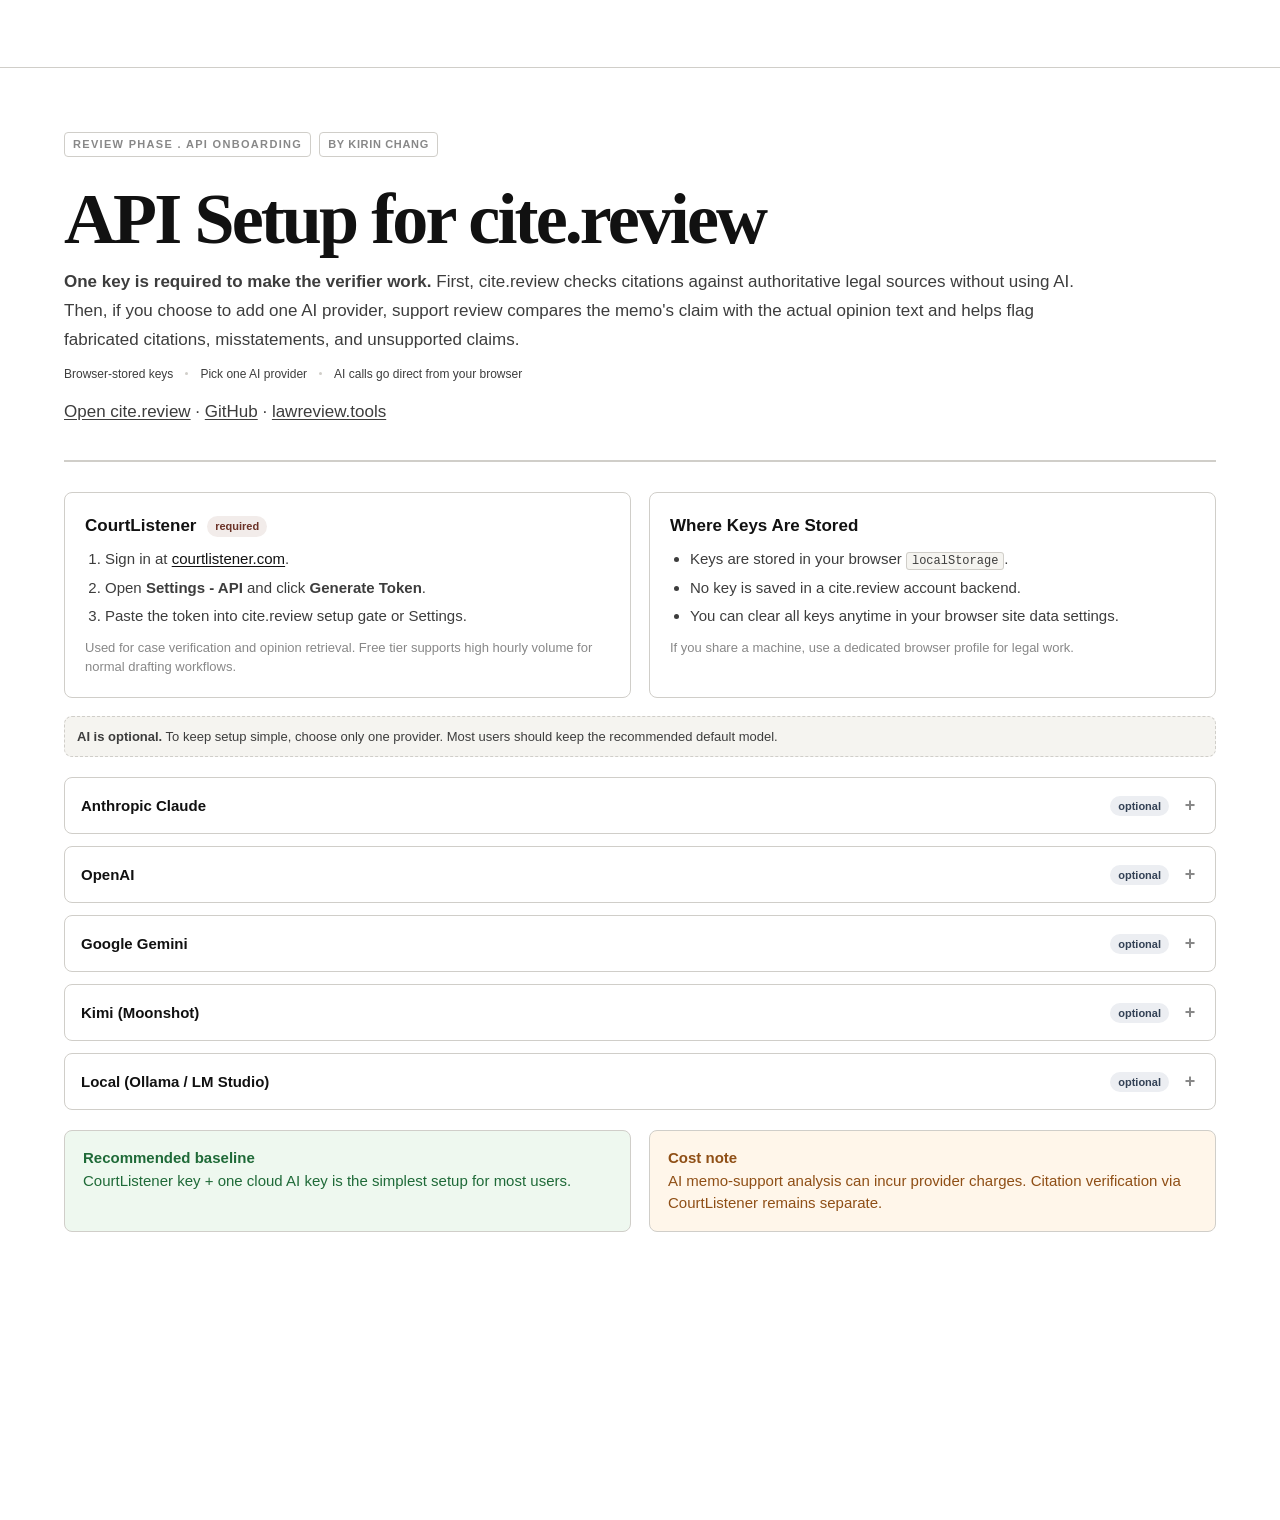
==== commit fec83853: "Harden worker proxies and add CSP/SRI safeguards" ====
--- a/api-setup.html
+++ b/api-setup.html
@@ -23,6 +23,7 @@
 <meta name="twitter:title" content="cite.review API Setup Guide">
 <meta name="twitter:description" content="Step-by-step guide to set up cite.review. Free CourtListener key required. AI optional.">
 <meta name="twitter:image" content="https://cite.review/og-image.png">
+<meta http-equiv="Content-Security-Policy" content="default-src 'self'; base-uri 'self'; frame-ancestors 'none'; form-action 'self'; script-src 'self' 'unsafe-inline' https://esm.sh; style-src 'self' 'unsafe-inline' https://fonts.googleapis.com; font-src 'self' https://fonts.gstatic.com data:; img-src 'self' data: blob: https:; connect-src 'self' https://www.courtlistener.com https://api.anthropic.com https://api.openai.com https://generativelanguage.googleapis.com https://api.moonshot.cn http://localhost:* http://127.0.0.1:*; worker-src 'self' blob:; object-src 'none';">
 <link rel="preconnect" href="https://fonts.googleapis.com">
 <link rel="preconnect" href="https://fonts.gstatic.com" crossorigin>
 <link href="https://fonts.googleapis.com/css2?family=Source+Serif+4:opsz,wght@8..60,400;8..60,600&family=IBM+Plex+Sans:wght@300;400;500;600&family=JetBrains+Mono:wght@400;500&display=swap" rel="stylesheet">
